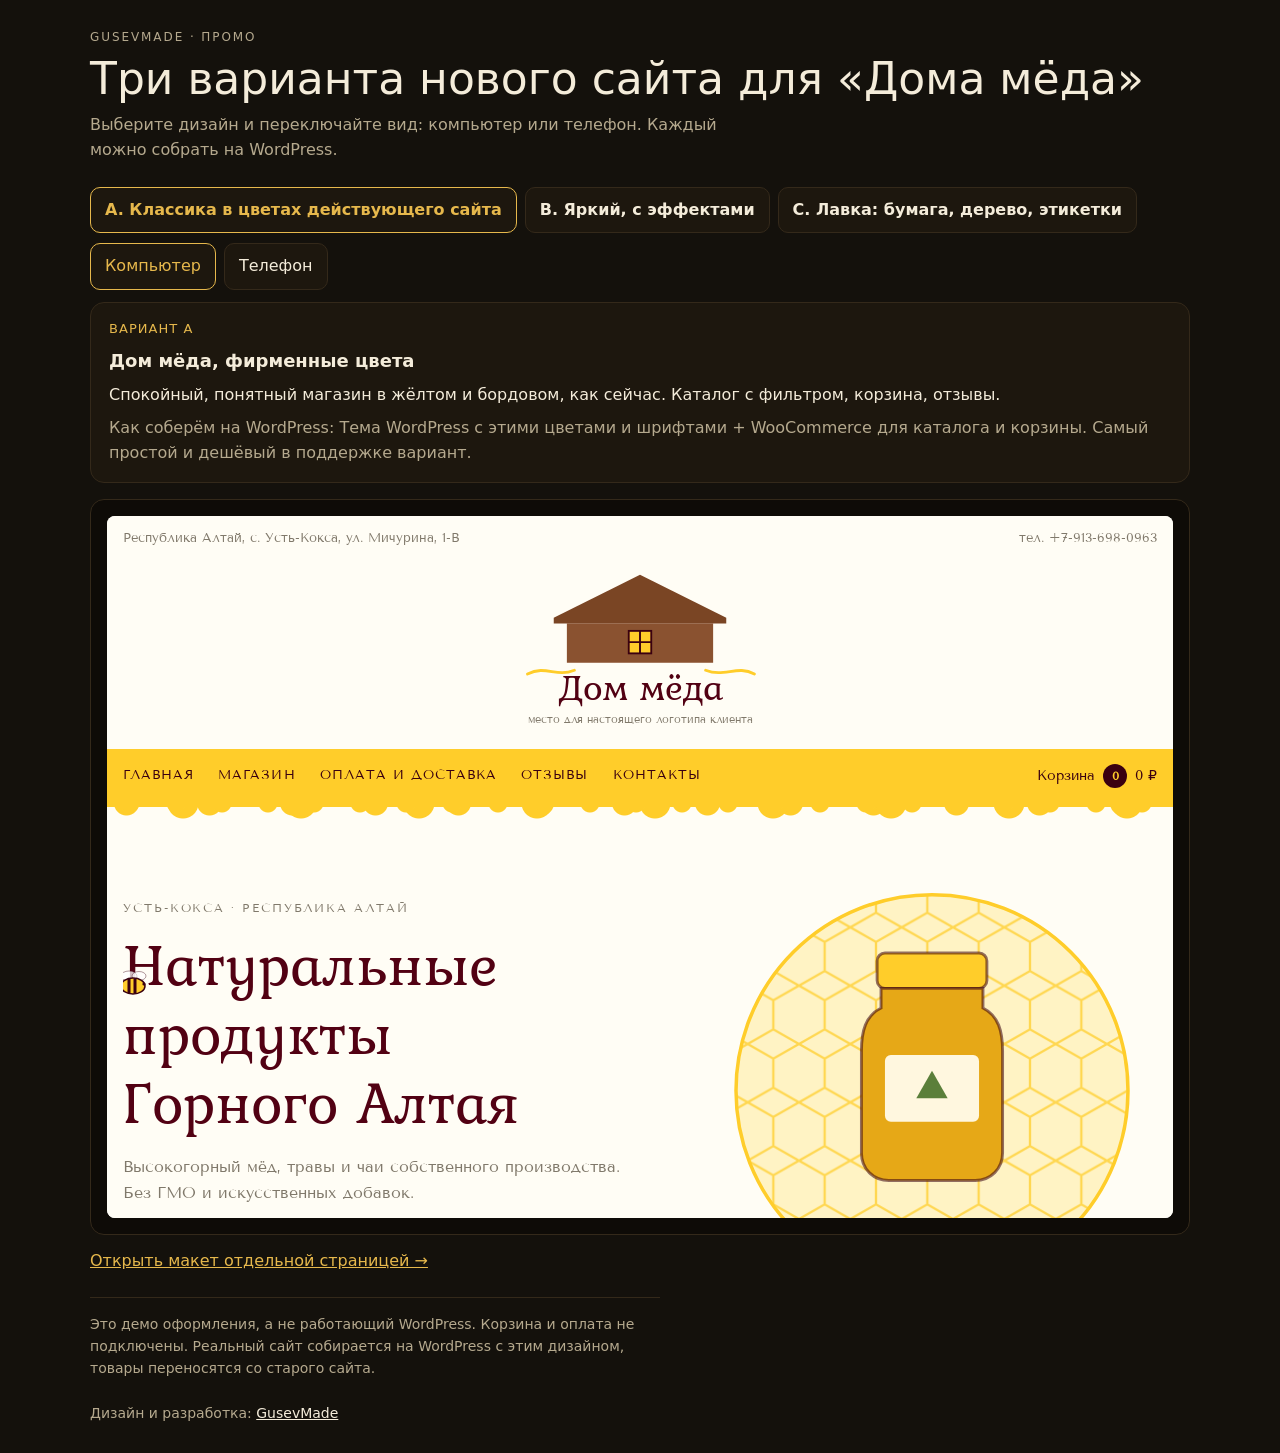
==== index.html @ 902c5699 "Три промо-макета Дома мёда с просмотром ПК/телефон Co-Authored-By: Claude Sonnet 5.5 <noreply@anthro" ====
<!doctype html><html lang="ru"><head><meta charset="utf-8"><meta name="viewport" content="width=device-width,initial-scale=1,viewport-fit=cover"><meta name="robots" content="noindex"><title>GusevMade, промо-макеты</title>
<style>
:root{--bg:#14110C;--ink:#F4ECDA;--muted:#B5A98E;--line:#34291A;--gold:#E6B84C;--surface:#1D170E;color-scheme:dark}
*{box-sizing:border-box}
body{margin:0;background:var(--bg);color:var(--ink);font:16px/1.55 system-ui,-apple-system,"Segoe UI",sans-serif;padding:28px max(16px,env(safe-area-inset-right,0px)) 28px max(16px,env(safe-area-inset-left,0px))}
.wrap{max-width:1100px;margin:0 auto}
.eyebrow{font-size:12px;letter-spacing:.16em;text-transform:uppercase;color:var(--muted)}
h1{font-weight:300;font-size:clamp(28px,5vw,44px);line-height:1.1;margin:8px 0 10px}
p{margin:0;color:var(--muted);max-width:64ch}
.bar{display:flex;gap:10px;flex-wrap:wrap;margin:24px 0 12px;align-items:center;justify-content:space-between}
.tabs,.mode{display:flex;gap:8px;flex-wrap:wrap}
button{font:inherit;color:var(--ink);background:var(--surface);border:1px solid var(--line);border-radius:10px;padding:10px 14px;min-height:44px;cursor:pointer}
button.on{border-color:var(--gold);color:var(--gold)}
button:focus-visible,a:focus-visible{outline:2px solid var(--gold);outline-offset:3px}
.info{border:1px solid var(--line);background:var(--surface);border-radius:14px;padding:16px 18px;display:grid;gap:8px;margin-bottom:16px}
.info b{font-size:18px}.info em{font-style:normal;color:var(--gold);font-size:13px;letter-spacing:.08em;text-transform:uppercase}
.stage{display:grid;place-items:start center;background:#0E0B07;border:1px solid var(--line);border-radius:14px;padding:16px}
.frame{width:100%;height:78vh;min-height:520px;border:0;border-radius:8px;background:#fff;transition:width .4s}
.phone .frame{width:390px;max-width:100%;border:8px solid #2a2218;border-radius:34px}
.open{display:inline-block;margin-top:14px;color:var(--gold)}
.note{margin-top:24px;font-size:14px;border-top:1px solid var(--line);padding-top:16px}
footer{margin-top:24px;color:var(--muted);font-size:14px}footer a{color:var(--ink)}
</style></head><body><div class="wrap">
<div class="eyebrow">GusevMade · промо</div>
<h1>Три варианта нового сайта для «Дома мёда»</h1>
<p>Выберите дизайн и переключайте вид: компьютер или телефон. Каждый можно собрать на WordPress.</p>
<div class="bar"><div class="tabs"><button class="tab on" data-i="0"><b>A. Классика в цветах действующего сайта</b></button><button class="tab" data-i="1"><b>B. Яркий, с эффектами</b></button><button class="tab" data-i="2"><b>C. Лавка: бумага, дерево, этикетки</b></button></div><div class="mode"><button class="on" data-m="pc">Компьютер</button><button data-m="ph">Телефон</button></div></div>
<div class="info"><em id="k"></em><b id="t"></b><span id="d"></span><span id="w" style="color:var(--muted)"></span></div>
<div class="stage" id="st"><iframe class="frame" id="f" title="Макет"></iframe></div>
<a class="open" id="o" target="_blank" rel="noopener">Открыть макет отдельной страницей →</a>
<p class="note">Это демо оформления, а не работающий WordPress. Корзина и оплата не подключены. Реальный сайт собирается на WordPress с этим дизайном, товары переносятся со старого сайта.</p>
<footer>Дизайн и разработка: <a href="https://gusevmade.ru" target="_blank" rel="noopener">GusevMade</a></footer>
</div><script>
var D=[{u:"dom-meda/",t:"Дом мёда, фирменные цвета",d:"Спокойный, понятный магазин в жёлтом и бордовом, как сейчас. Каталог с фильтром, корзина, отзывы.",w:"Тема WordPress с этими цветами и шрифтами + WooCommerce для каталога и корзины. Самый простой и дешёвый в поддержке вариант."},{u:"dom-meda-bold/",t:"Дом мёда, с анимацией",d:"Название собирается из частиц, банка наполняется при прокрутке, карточки наклоняются.",w:"Тема WordPress + анимация отдельным блоком своего кода + WooCommerce. На слабых телефонах эффекты упрощаются."},{u:"dom-meda-craft/",t:"Дом мёда, крафт",d:"Вывеска, ярлыки вместо меню, карточки-этикетки, штамп. Тёплый ремесленный вид.",w:"Оформление этикеток и ярлыков через стили темы WordPress + WooCommerce. Сильно отличает магазин от типовых."}],i=0;
function show(){var x=D[i];f.src=x.u;o.href=x.u;t.textContent=x.t;d.textContent=x.d;w.textContent="Как соберём на WordPress: "+x.w;k.textContent="Вариант "+"ABC"[i];
document.querySelectorAll(".tab").forEach(function(b,j){b.classList.toggle("on",j==i)})}
document.querySelectorAll(".tab").forEach(function(b){b.onclick=function(){i=+b.dataset.i;show()}});
document.querySelectorAll("[data-m]").forEach(function(b){b.onclick=function(){document.querySelectorAll("[data-m]").forEach(function(x){x.classList.remove("on")});b.classList.add("on");st.classList.toggle("phone",b.dataset.m=="ph")}});
show();
</script></body></html>
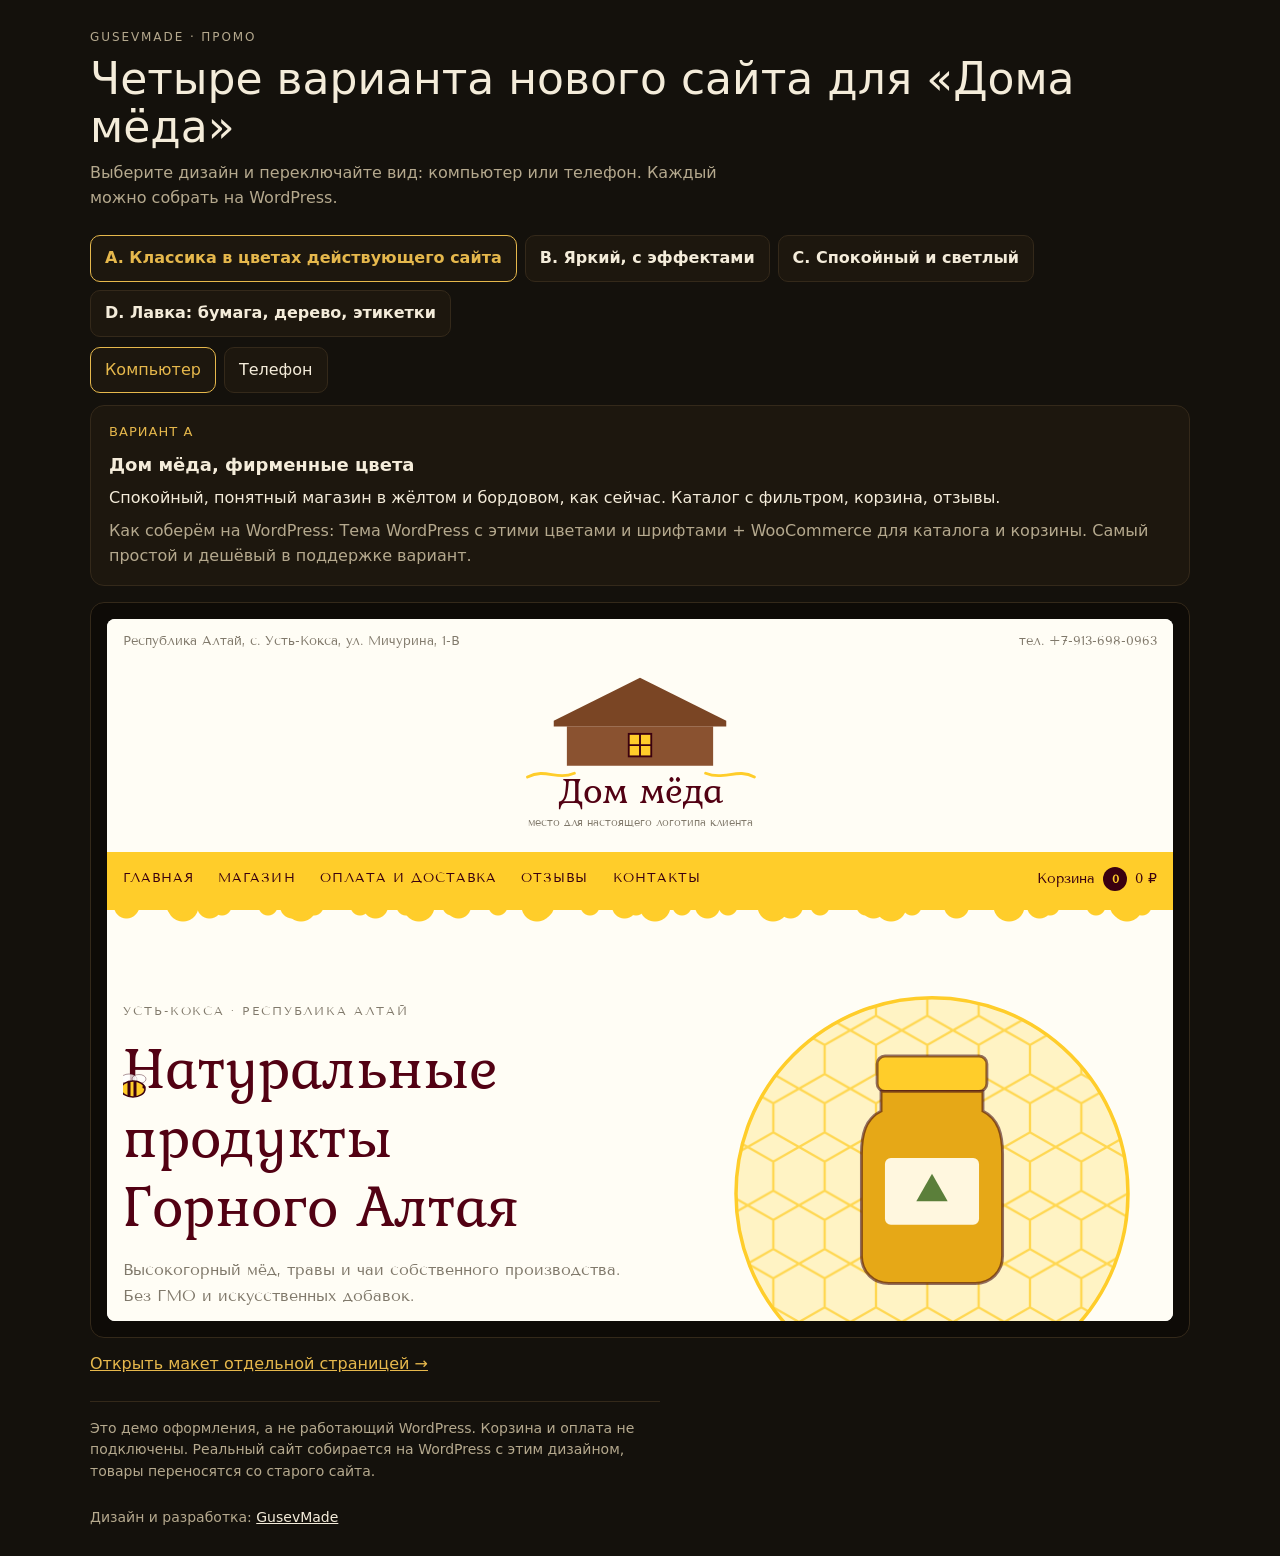
==== commit d82634ee: "Четвёртый промо-макет: минимализм, соцсети, карта Яндекс, оплата картами Co-Authored-By: Claude Sonn" ====
--- a/index.html
+++ b/index.html
@@ -22,17 +22,17 @@
 footer{margin-top:24px;color:var(--muted);font-size:14px}footer a{color:var(--ink)}
 </style></head><body><div class="wrap">
 <div class="eyebrow">GusevMade · промо</div>
-<h1>Три варианта нового сайта для «Дома мёда»</h1>
+<h1>Четыре варианта нового сайта для «Дома мёда»</h1>
 <p>Выберите дизайн и переключайте вид: компьютер или телефон. Каждый можно собрать на WordPress.</p>
-<div class="bar"><div class="tabs"><button class="tab on" data-i="0"><b>A. Классика в цветах действующего сайта</b></button><button class="tab" data-i="1"><b>B. Яркий, с эффектами</b></button><button class="tab" data-i="2"><b>C. Лавка: бумага, дерево, этикетки</b></button></div><div class="mode"><button class="on" data-m="pc">Компьютер</button><button data-m="ph">Телефон</button></div></div>
+<div class="bar"><div class="tabs"><button class="tab on" data-i="0"><b>A. Классика в цветах действующего сайта</b></button><button class="tab" data-i="1"><b>B. Яркий, с эффектами</b></button><button class="tab" data-i="2"><b>C. Спокойный и светлый</b></button><button class="tab" data-i="3"><b>D. Лавка: бумага, дерево, этикетки</b></button></div><div class="mode"><button class="on" data-m="pc">Компьютер</button><button data-m="ph">Телефон</button></div></div>
 <div class="info"><em id="k"></em><b id="t"></b><span id="d"></span><span id="w" style="color:var(--muted)"></span></div>
 <div class="stage" id="st"><iframe class="frame" id="f" title="Макет"></iframe></div>
 <a class="open" id="o" target="_blank" rel="noopener">Открыть макет отдельной страницей →</a>
 <p class="note">Это демо оформления, а не работающий WordPress. Корзина и оплата не подключены. Реальный сайт собирается на WordPress с этим дизайном, товары переносятся со старого сайта.</p>
 <footer>Дизайн и разработка: <a href="https://gusevmade.ru" target="_blank" rel="noopener">GusevMade</a></footer>
 </div><script>
-var D=[{u:"dom-meda/",t:"Дом мёда, фирменные цвета",d:"Спокойный, понятный магазин в жёлтом и бордовом, как сейчас. Каталог с фильтром, корзина, отзывы.",w:"Тема WordPress с этими цветами и шрифтами + WooCommerce для каталога и корзины. Самый простой и дешёвый в поддержке вариант."},{u:"dom-meda-bold/",t:"Дом мёда, с анимацией",d:"Название собирается из частиц, банка наполняется при прокрутке, карточки наклоняются.",w:"Тема WordPress + анимация отдельным блоком своего кода + WooCommerce. На слабых телефонах эффекты упрощаются."},{u:"dom-meda-craft/",t:"Дом мёда, крафт",d:"Вывеска, ярлыки вместо меню, карточки-этикетки, штамп. Тёплый ремесленный вид.",w:"Оформление этикеток и ярлыков через стили темы WordPress + WooCommerce. Сильно отличает магазин от типовых."}],i=0;
-function show(){var x=D[i];f.src=x.u;o.href=x.u;t.textContent=x.t;d.textContent=x.d;w.textContent="Как соберём на WordPress: "+x.w;k.textContent="Вариант "+"ABC"[i];
+var D=[{u:"dom-meda/",t:"Дом мёда, фирменные цвета",d:"Спокойный, понятный магазин в жёлтом и бордовом, как сейчас. Каталог с фильтром, корзина, отзывы.",w:"Тема WordPress с этими цветами и шрифтами + WooCommerce для каталога и корзины. Самый простой и дешёвый в поддержке вариант."},{u:"dom-meda-bold/",t:"Дом мёда, с анимацией",d:"Название собирается из частиц, банка наполняется при прокрутке, карточки наклоняются.",w:"Тема WordPress + анимация отдельным блоком своего кода + WooCommerce. На слабых телефонах эффекты упрощаются."},{u:"dom-meda-minimal/",t:"Дом мёда, минимализм",d:"Чистая обложка, крупный заголовок, мягкие кнопки, оплата картами МИР и Сбер, отзывы, группы ВК, MAX, Telegram и карта Яндекс.",w:"Простая тема WordPress с большим воздухом + WooCommerce. Самый быстрый на телефоне и самый лёгкий в поддержке."},{u:"dom-meda-craft/",t:"Дом мёда, крафт",d:"Вывеска, ярлыки вместо меню, карточки-этикетки, штамп. Тёплый ремесленный вид.",w:"Оформление этикеток и ярлыков через стили темы WordPress + WooCommerce. Сильно отличает магазин от типовых."}],i=0;
+function show(){var x=D[i];f.src=x.u;o.href=x.u;t.textContent=x.t;d.textContent=x.d;w.textContent="Как соберём на WordPress: "+x.w;k.textContent="Вариант "+"ABCD"[i];
 document.querySelectorAll(".tab").forEach(function(b,j){b.classList.toggle("on",j==i)})}
 document.querySelectorAll(".tab").forEach(function(b){b.onclick=function(){i=+b.dataset.i;show()}});
 document.querySelectorAll("[data-m]").forEach(function(b){b.onclick=function(){document.querySelectorAll("[data-m]").forEach(function(x){x.classList.remove("on")});b.classList.add("on");st.classList.toggle("phone",b.dataset.m=="ph")}});
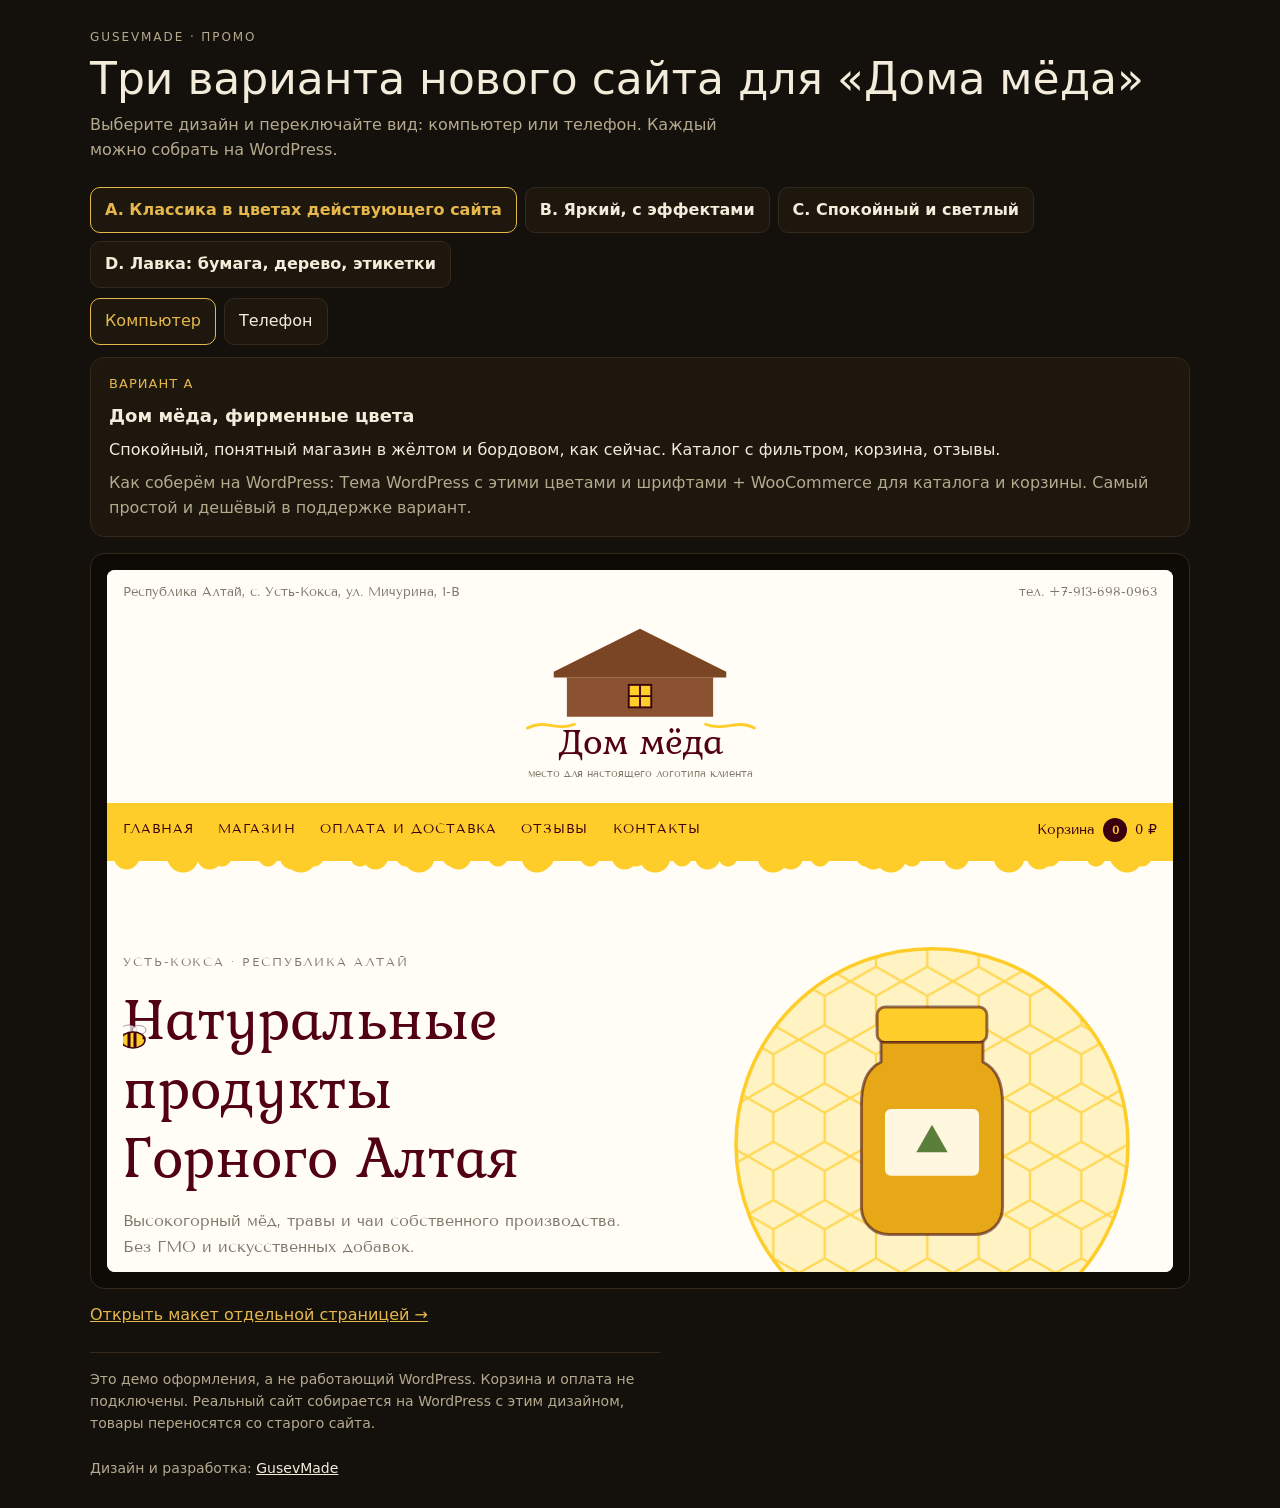
==== commit 20ddecd7: "Вариант A: выбор фасовки, мини-эффекты, кнопки, карта Яндекс Co-Authored-By: Claude Sonnet 5.5 <nore" ====
--- a/index.html
+++ b/index.html
@@ -22,7 +22,7 @@
 footer{margin-top:24px;color:var(--muted);font-size:14px}footer a{color:var(--ink)}
 </style></head><body><div class="wrap">
 <div class="eyebrow">GusevMade · промо</div>
-<h1>Четыре варианта нового сайта для «Дома мёда»</h1>
+<h1>Три варианта нового сайта для «Дома мёда»</h1>
 <p>Выберите дизайн и переключайте вид: компьютер или телефон. Каждый можно собрать на WordPress.</p>
 <div class="bar"><div class="tabs"><button class="tab on" data-i="0"><b>A. Классика в цветах действующего сайта</b></button><button class="tab" data-i="1"><b>B. Яркий, с эффектами</b></button><button class="tab" data-i="2"><b>C. Спокойный и светлый</b></button><button class="tab" data-i="3"><b>D. Лавка: бумага, дерево, этикетки</b></button></div><div class="mode"><button class="on" data-m="pc">Компьютер</button><button data-m="ph">Телефон</button></div></div>
 <div class="info"><em id="k"></em><b id="t"></b><span id="d"></span><span id="w" style="color:var(--muted)"></span></div>
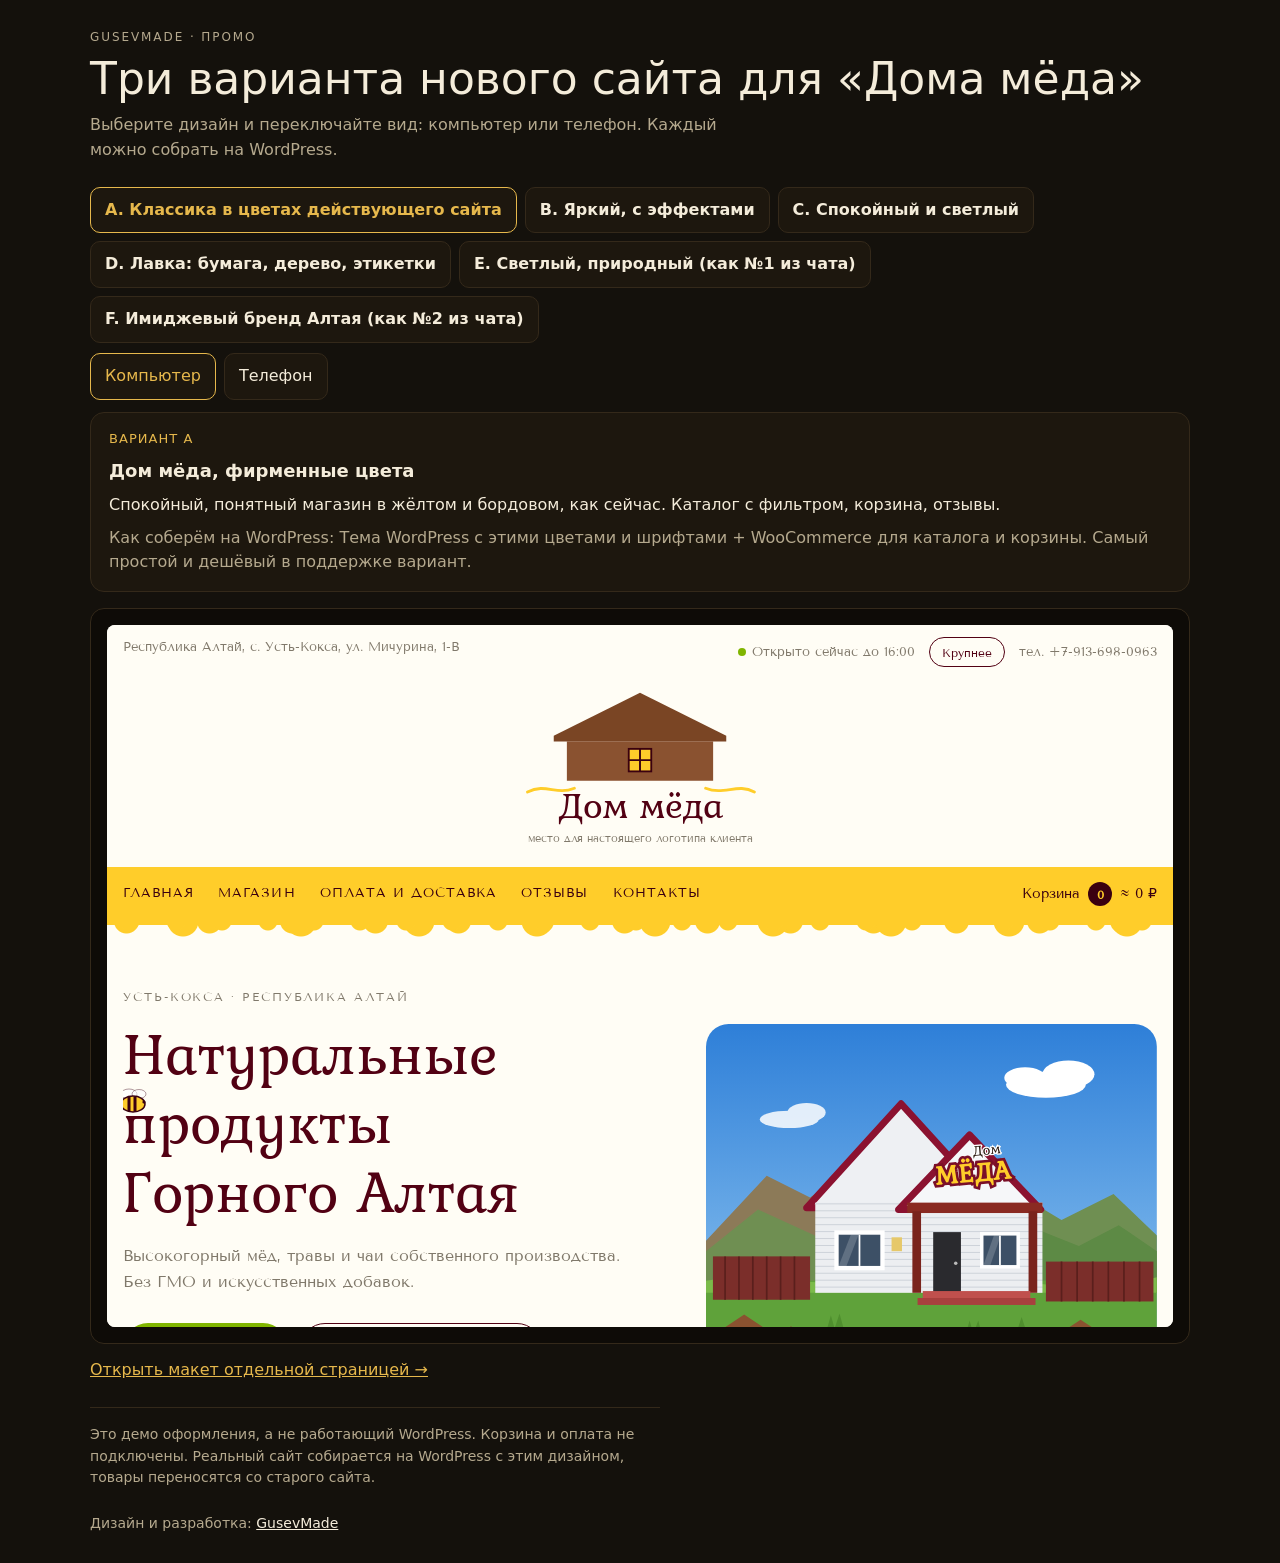
==== commit cfc9d852: "Два новых варианта: натуральные дары и дары Горного Алтая Co-Authored-By: Claude Sonnet 5.5 <noreply" ====
--- a/index.html
+++ b/index.html
@@ -24,15 +24,15 @@
 <div class="eyebrow">GusevMade · промо</div>
 <h1>Три варианта нового сайта для «Дома мёда»</h1>
 <p>Выберите дизайн и переключайте вид: компьютер или телефон. Каждый можно собрать на WordPress.</p>
-<div class="bar"><div class="tabs"><button class="tab on" data-i="0"><b>A. Классика в цветах действующего сайта</b></button><button class="tab" data-i="1"><b>B. Яркий, с эффектами</b></button><button class="tab" data-i="2"><b>C. Спокойный и светлый</b></button><button class="tab" data-i="3"><b>D. Лавка: бумага, дерево, этикетки</b></button></div><div class="mode"><button class="on" data-m="pc">Компьютер</button><button data-m="ph">Телефон</button></div></div>
+<div class="bar"><div class="tabs"><button class="tab on" data-i="0"><b>A. Классика в цветах действующего сайта</b></button><button class="tab" data-i="1"><b>B. Яркий, с эффектами</b></button><button class="tab" data-i="2"><b>C. Спокойный и светлый</b></button><button class="tab" data-i="3"><b>D. Лавка: бумага, дерево, этикетки</b></button><button class="tab" data-i="4"><b>E. Светлый, природный (как №1 из чата)</b></button><button class="tab" data-i="5"><b>F. Имиджевый бренд Алтая (как №2 из чата)</b></button></div><div class="mode"><button class="on" data-m="pc">Компьютер</button><button data-m="ph">Телефон</button></div></div>
 <div class="info"><em id="k"></em><b id="t"></b><span id="d"></span><span id="w" style="color:var(--muted)"></span></div>
 <div class="stage" id="st"><iframe class="frame" id="f" title="Макет"></iframe></div>
 <a class="open" id="o" target="_blank" rel="noopener">Открыть макет отдельной страницей →</a>
 <p class="note">Это демо оформления, а не работающий WordPress. Корзина и оплата не подключены. Реальный сайт собирается на WordPress с этим дизайном, товары переносятся со старого сайта.</p>
 <footer>Дизайн и разработка: <a href="https://gusevmade.ru" target="_blank" rel="noopener">GusevMade</a></footer>
 </div><script>
-var D=[{u:"dom-meda/",t:"Дом мёда, фирменные цвета",d:"Спокойный, понятный магазин в жёлтом и бордовом, как сейчас. Каталог с фильтром, корзина, отзывы.",w:"Тема WordPress с этими цветами и шрифтами + WooCommerce для каталога и корзины. Самый простой и дешёвый в поддержке вариант."},{u:"dom-meda-bold/",t:"Дом мёда, с анимацией",d:"Название собирается из частиц, банка наполняется при прокрутке, карточки наклоняются.",w:"Тема WordPress + анимация отдельным блоком своего кода + WooCommerce. На слабых телефонах эффекты упрощаются."},{u:"dom-meda-minimal/",t:"Дом мёда, минимализм",d:"Чистая обложка, крупный заголовок, мягкие кнопки, оплата картами МИР и Сбер, отзывы, группы ВК, MAX, Telegram и карта Яндекс.",w:"Простая тема WordPress с большим воздухом + WooCommerce. Самый быстрый на телефоне и самый лёгкий в поддержке."},{u:"dom-meda-craft/",t:"Дом мёда, крафт",d:"Вывеска, ярлыки вместо меню, карточки-этикетки, штамп. Тёплый ремесленный вид.",w:"Оформление этикеток и ярлыков через стили темы WordPress + WooCommerce. Сильно отличает магазин от типовых."}],i=0;
-function show(){var x=D[i];f.src=x.u;o.href=x.u;t.textContent=x.t;d.textContent=x.d;w.textContent="Как соберём на WordPress: "+x.w;k.textContent="Вариант "+"ABCD"[i];
+var D=[{u:"dom-meda/",t:"Дом мёда, фирменные цвета",d:"Спокойный, понятный магазин в жёлтом и бордовом, как сейчас. Каталог с фильтром, корзина, отзывы.",w:"Тема WordPress с этими цветами и шрифтами + WooCommerce для каталога и корзины. Самый простой и дешёвый в поддержке вариант."},{u:"dom-meda-bold/",t:"Дом мёда, с анимацией",d:"Название собирается из частиц, банка наполняется при прокрутке, карточки наклоняются.",w:"Тема WordPress + анимация отдельным блоком своего кода + WooCommerce. На слабых телефонах эффекты упрощаются."},{u:"dom-meda-minimal/",t:"Дом мёда, минимализм",d:"Чистая обложка, крупный заголовок, мягкие кнопки, оплата картами МИР и Сбер, отзывы, группы ВК, MAX, Telegram и карта Яндекс.",w:"Простая тема WordPress с большим воздухом + WooCommerce. Самый быстрый на телефоне и самый лёгкий в поддержке."},{u:"dom-meda-craft/",t:"Дом мёда, крафт",d:"Вывеска, ярлыки вместо меню, карточки-этикетки, штамп. Тёплый ремесленный вид.",w:"Оформление этикеток и ярлыков через стили темы WordPress + WooCommerce. Сильно отличает магазин от типовых."},{u:"dom-meda-natural/",t:"Дом мёда, натуральные дары",d:"Бережный редизайн: кремовый фон, тёмно-зелёный акцент, пейзаж Алтая, четыре категории, цена за кг и примерный вес банки, оплата МИР и Сбер, карта.",w:"Тема WooCommerce на базе существующего магазина, каталог и корзина остаются прежними. Пейзаж нарисован, заменим настоящими фото."},{u:"dom-meda-altai/",t:"Дом мёда, дары Горного Алтая",d:"Тёмно-зелёная шапка, большая панорама гор, «Дары природы», «Наша история», отзывы, доставка, контакты.",w:"Главная и истории собираются блоками, каталог остаётся в WooCommerce. Иллюстрации нарисованы, позже заменим фотографиями."}],i=0;
+function show(){var x=D[i];f.src=x.u;o.href=x.u;t.textContent=x.t;d.textContent=x.d;w.textContent="Как соберём на WordPress: "+x.w;k.textContent="Вариант "+"ABCDEF"[i];
 document.querySelectorAll(".tab").forEach(function(b,j){b.classList.toggle("on",j==i)})}
 document.querySelectorAll(".tab").forEach(function(b){b.onclick=function(){i=+b.dataset.i;show()}});
 document.querySelectorAll("[data-m]").forEach(function(b){b.onclick=function(){document.querySelectorAll("[data-m]").forEach(function(x){x.classList.remove("on")});b.classList.add("on");st.classList.toggle("phone",b.dataset.m=="ph")}});
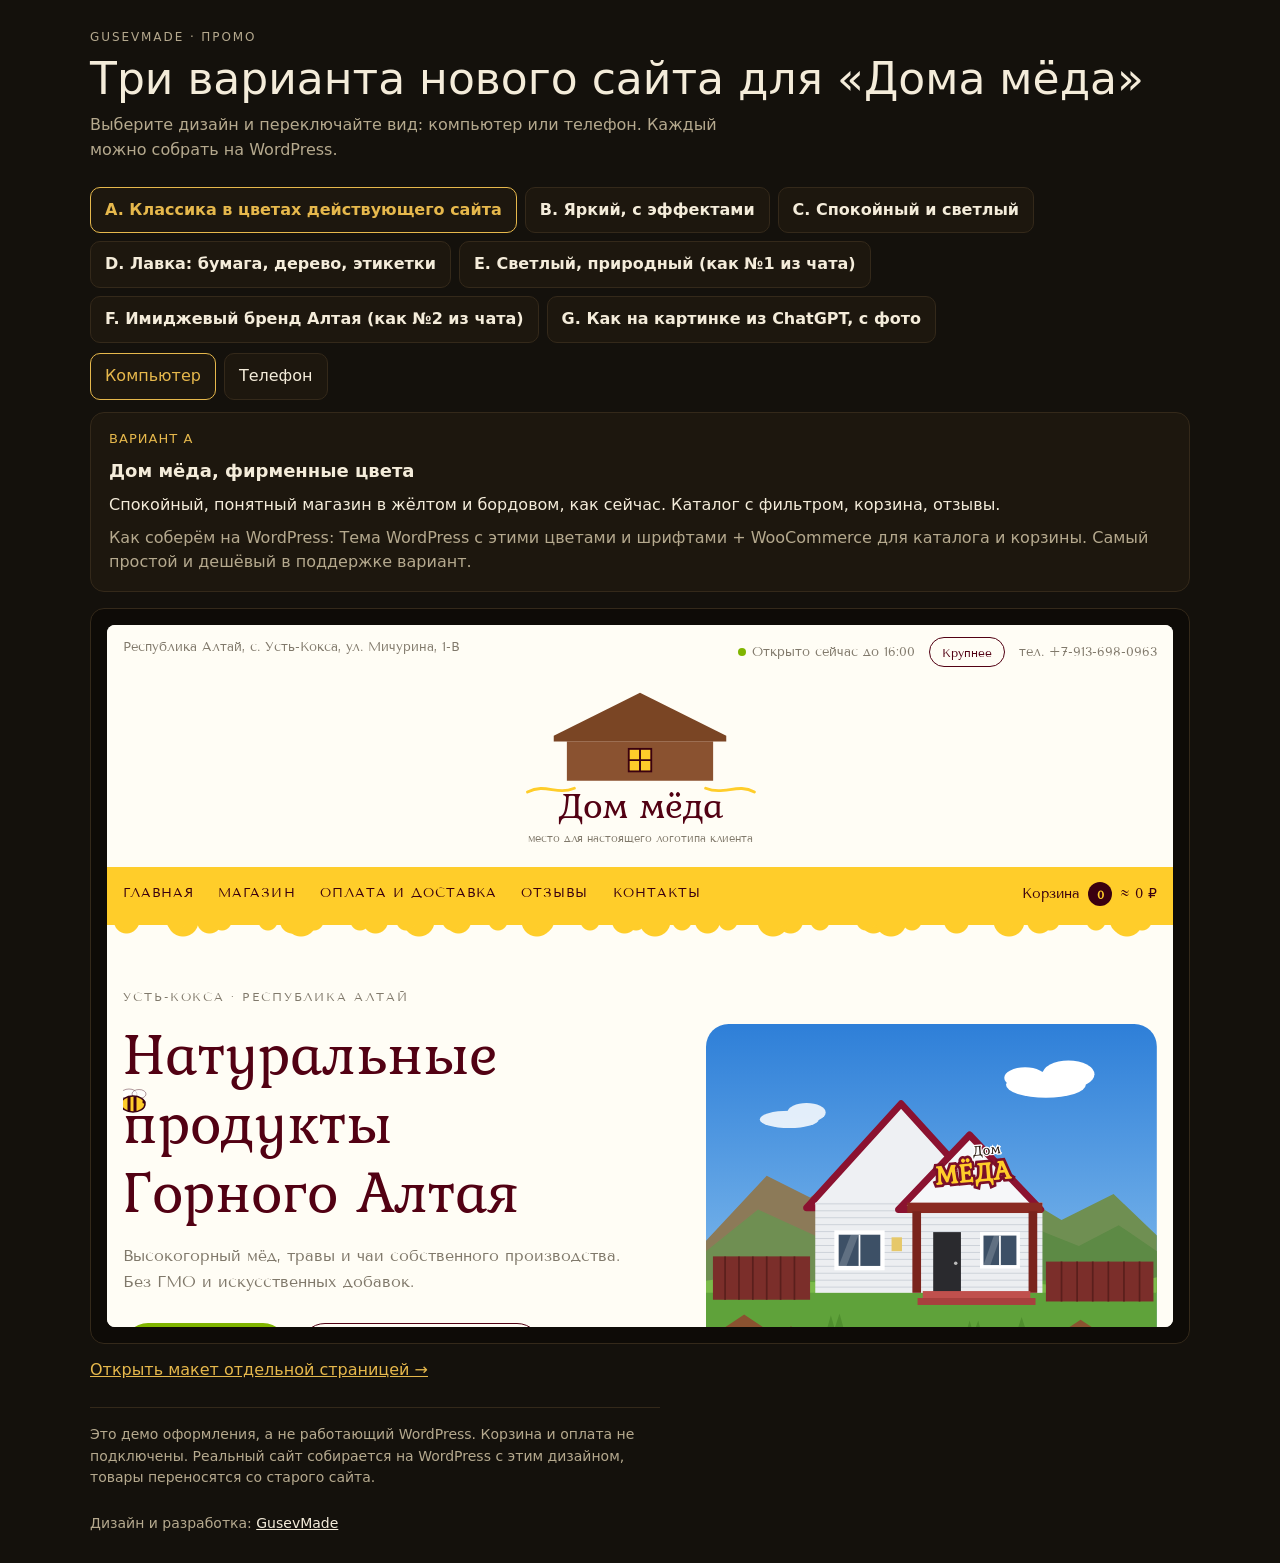
==== commit e2174c23: "Фото-концепт по присланному макету Co-Authored-By: Claude Sonnet 5.5 <noreply@anthropic.com> Claude-" ====
--- a/index.html
+++ b/index.html
@@ -24,14 +24,14 @@
 <div class="eyebrow">GusevMade · промо</div>
 <h1>Три варианта нового сайта для «Дома мёда»</h1>
 <p>Выберите дизайн и переключайте вид: компьютер или телефон. Каждый можно собрать на WordPress.</p>
-<div class="bar"><div class="tabs"><button class="tab on" data-i="0"><b>A. Классика в цветах действующего сайта</b></button><button class="tab" data-i="1"><b>B. Яркий, с эффектами</b></button><button class="tab" data-i="2"><b>C. Спокойный и светлый</b></button><button class="tab" data-i="3"><b>D. Лавка: бумага, дерево, этикетки</b></button><button class="tab" data-i="4"><b>E. Светлый, природный (как №1 из чата)</b></button><button class="tab" data-i="5"><b>F. Имиджевый бренд Алтая (как №2 из чата)</b></button></div><div class="mode"><button class="on" data-m="pc">Компьютер</button><button data-m="ph">Телефон</button></div></div>
+<div class="bar"><div class="tabs"><button class="tab on" data-i="0"><b>A. Классика в цветах действующего сайта</b></button><button class="tab" data-i="1"><b>B. Яркий, с эффектами</b></button><button class="tab" data-i="2"><b>C. Спокойный и светлый</b></button><button class="tab" data-i="3"><b>D. Лавка: бумага, дерево, этикетки</b></button><button class="tab" data-i="4"><b>E. Светлый, природный (как №1 из чата)</b></button><button class="tab" data-i="5"><b>F. Имиджевый бренд Алтая (как №2 из чата)</b></button><button class="tab" data-i="6"><b>G. Как на картинке из ChatGPT, с фото</b></button></div><div class="mode"><button class="on" data-m="pc">Компьютер</button><button data-m="ph">Телефон</button></div></div>
 <div class="info"><em id="k"></em><b id="t"></b><span id="d"></span><span id="w" style="color:var(--muted)"></span></div>
 <div class="stage" id="st"><iframe class="frame" id="f" title="Макет"></iframe></div>
 <a class="open" id="o" target="_blank" rel="noopener">Открыть макет отдельной страницей →</a>
 <p class="note">Это демо оформления, а не работающий WordPress. Корзина и оплата не подключены. Реальный сайт собирается на WordPress с этим дизайном, товары переносятся со старого сайта.</p>
 <footer>Дизайн и разработка: <a href="https://gusevmade.ru" target="_blank" rel="noopener">GusevMade</a></footer>
 </div><script>
-var D=[{u:"dom-meda/",t:"Дом мёда, фирменные цвета",d:"Спокойный, понятный магазин в жёлтом и бордовом, как сейчас. Каталог с фильтром, корзина, отзывы.",w:"Тема WordPress с этими цветами и шрифтами + WooCommerce для каталога и корзины. Самый простой и дешёвый в поддержке вариант."},{u:"dom-meda-bold/",t:"Дом мёда, с анимацией",d:"Название собирается из частиц, банка наполняется при прокрутке, карточки наклоняются.",w:"Тема WordPress + анимация отдельным блоком своего кода + WooCommerce. На слабых телефонах эффекты упрощаются."},{u:"dom-meda-minimal/",t:"Дом мёда, минимализм",d:"Чистая обложка, крупный заголовок, мягкие кнопки, оплата картами МИР и Сбер, отзывы, группы ВК, MAX, Telegram и карта Яндекс.",w:"Простая тема WordPress с большим воздухом + WooCommerce. Самый быстрый на телефоне и самый лёгкий в поддержке."},{u:"dom-meda-craft/",t:"Дом мёда, крафт",d:"Вывеска, ярлыки вместо меню, карточки-этикетки, штамп. Тёплый ремесленный вид.",w:"Оформление этикеток и ярлыков через стили темы WordPress + WooCommerce. Сильно отличает магазин от типовых."},{u:"dom-meda-natural/",t:"Дом мёда, натуральные дары",d:"Бережный редизайн: кремовый фон, тёмно-зелёный акцент, пейзаж Алтая, четыре категории, цена за кг и примерный вес банки, оплата МИР и Сбер, карта.",w:"Тема WooCommerce на базе существующего магазина, каталог и корзина остаются прежними. Пейзаж нарисован, заменим настоящими фото."},{u:"dom-meda-altai/",t:"Дом мёда, дары Горного Алтая",d:"Тёмно-зелёная шапка, большая панорама гор, «Дары природы», «Наша история», отзывы, доставка, контакты.",w:"Главная и истории собираются блоками, каталог остаётся в WooCommerce. Иллюстрации нарисованы, позже заменим фотографиями."}],i=0;
+var D=[{u:"dom-meda/",t:"Дом мёда, фирменные цвета",d:"Спокойный, понятный магазин в жёлтом и бордовом, как сейчас. Каталог с фильтром, корзина, отзывы.",w:"Тема WordPress с этими цветами и шрифтами + WooCommerce для каталога и корзины. Самый простой и дешёвый в поддержке вариант."},{u:"dom-meda-bold/",t:"Дом мёда, с анимацией",d:"Название собирается из частиц, банка наполняется при прокрутке, карточки наклоняются.",w:"Тема WordPress + анимация отдельным блоком своего кода + WooCommerce. На слабых телефонах эффекты упрощаются."},{u:"dom-meda-minimal/",t:"Дом мёда, минимализм",d:"Чистая обложка, крупный заголовок, мягкие кнопки, оплата картами МИР и Сбер, отзывы, группы ВК, MAX, Telegram и карта Яндекс.",w:"Простая тема WordPress с большим воздухом + WooCommerce. Самый быстрый на телефоне и самый лёгкий в поддержке."},{u:"dom-meda-craft/",t:"Дом мёда, крафт",d:"Вывеска, ярлыки вместо меню, карточки-этикетки, штамп. Тёплый ремесленный вид.",w:"Оформление этикеток и ярлыков через стили темы WordPress + WooCommerce. Сильно отличает магазин от типовых."},{u:"dom-meda-natural/",t:"Дом мёда, натуральные дары",d:"Бережный редизайн: кремовый фон, тёмно-зелёный акцент, пейзаж Алтая, четыре категории, цена за кг и примерный вес банки, оплата МИР и Сбер, карта.",w:"Тема WooCommerce на базе существующего магазина, каталог и корзина остаются прежними. Пейзаж нарисован, заменим настоящими фото."},{u:"dom-meda-altai/",t:"Дом мёда, дары Горного Алтая",d:"Тёмно-зелёная шапка, большая панорама гор, «Дары природы», «Наша история», отзывы, доставка, контакты.",w:"Главная и истории собираются блоками, каталог остаётся в WooCommerce. Иллюстрации нарисованы, позже заменим фотографиями."},{u:"dom-meda-photo/",t:"Дом мёда, фото-концепт",d:"Страница по присланному концепту: горы и банка на обложке, четыре категории с фото, пасека, магазин с картой. Фото пока взяты с самого концепта, потом заменим настоящими.",w:"Главная и категории собираются в теме WooCommerce, фото заменяются в медиатеке. Картинки концепта сделаны нейросетью, для сайта нужны реальные снимки."}],i=0;
 function show(){var x=D[i];f.src=x.u;o.href=x.u;t.textContent=x.t;d.textContent=x.d;w.textContent="Как соберём на WordPress: "+x.w;k.textContent="Вариант "+"ABCDEF"[i];
 document.querySelectorAll(".tab").forEach(function(b,j){b.classList.toggle("on",j==i)})}
 document.querySelectorAll(".tab").forEach(function(b){b.onclick=function(){i=+b.dataset.i;show()}});
